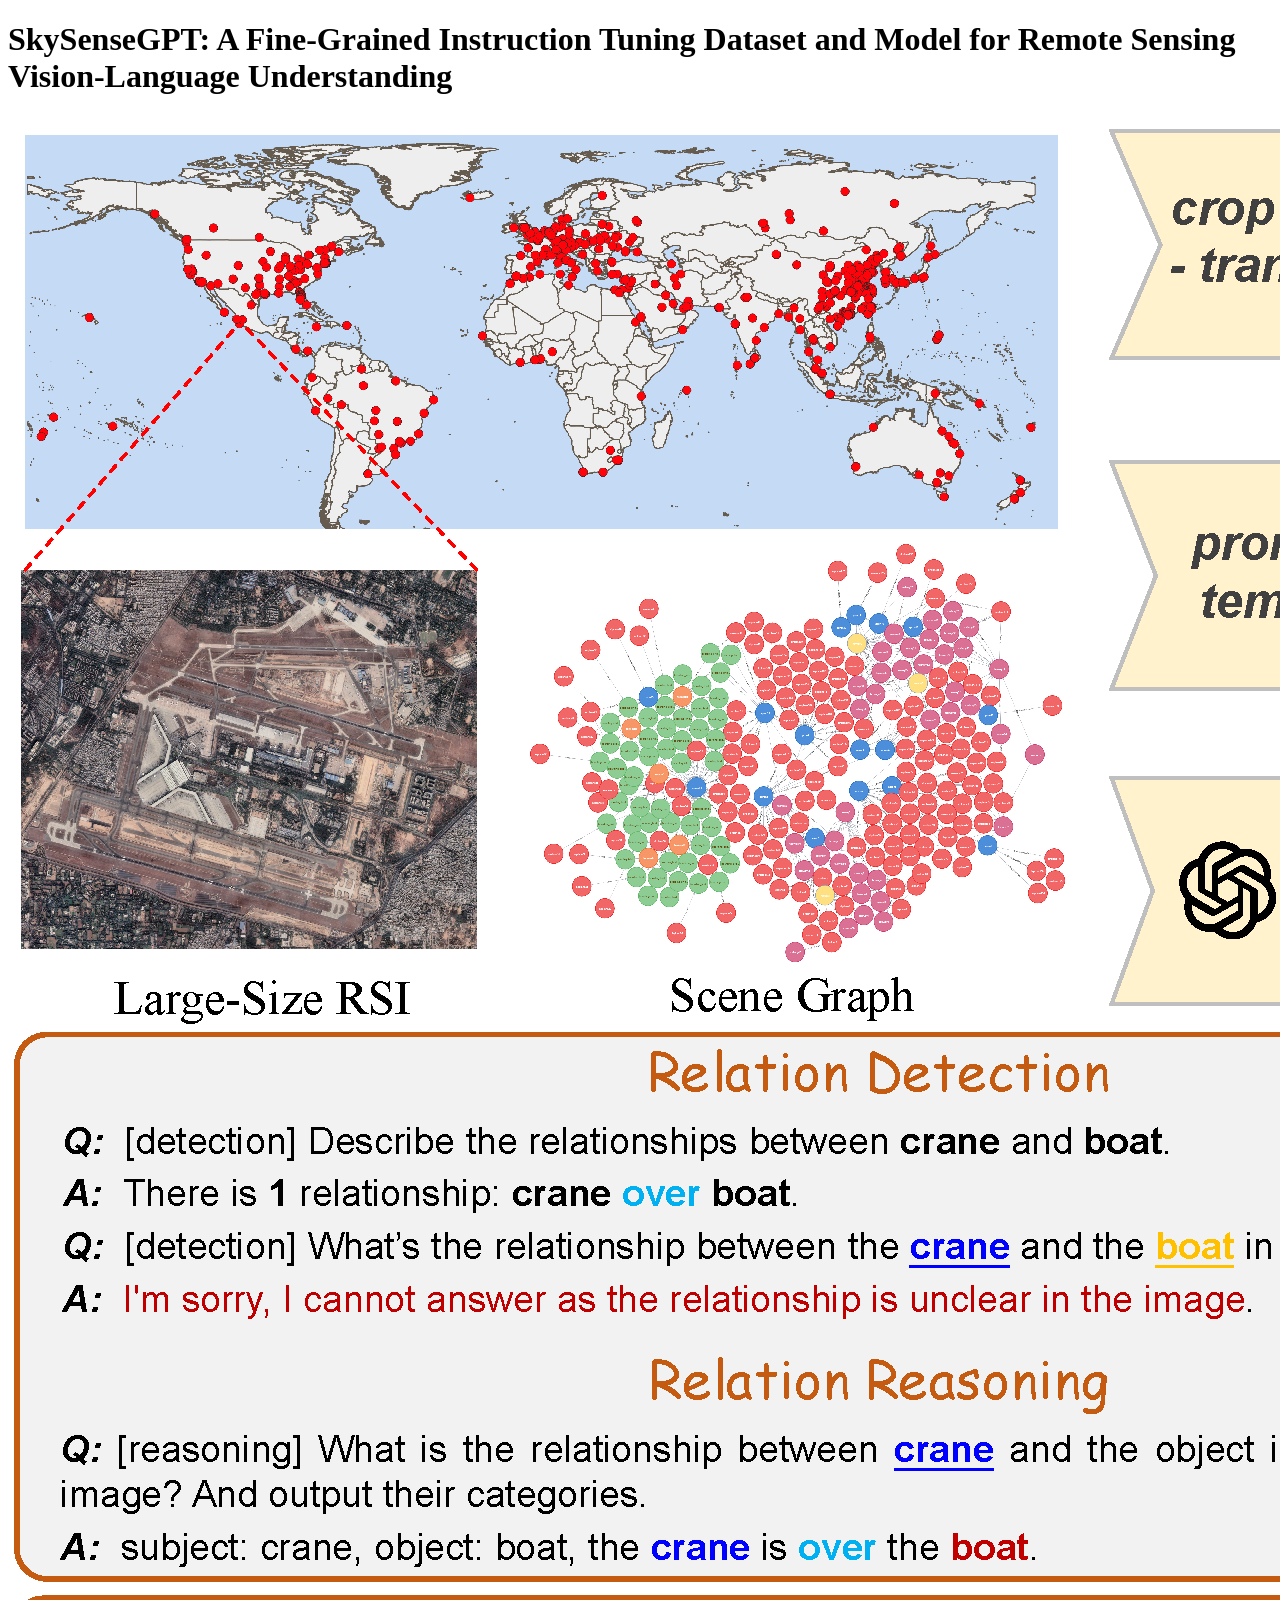
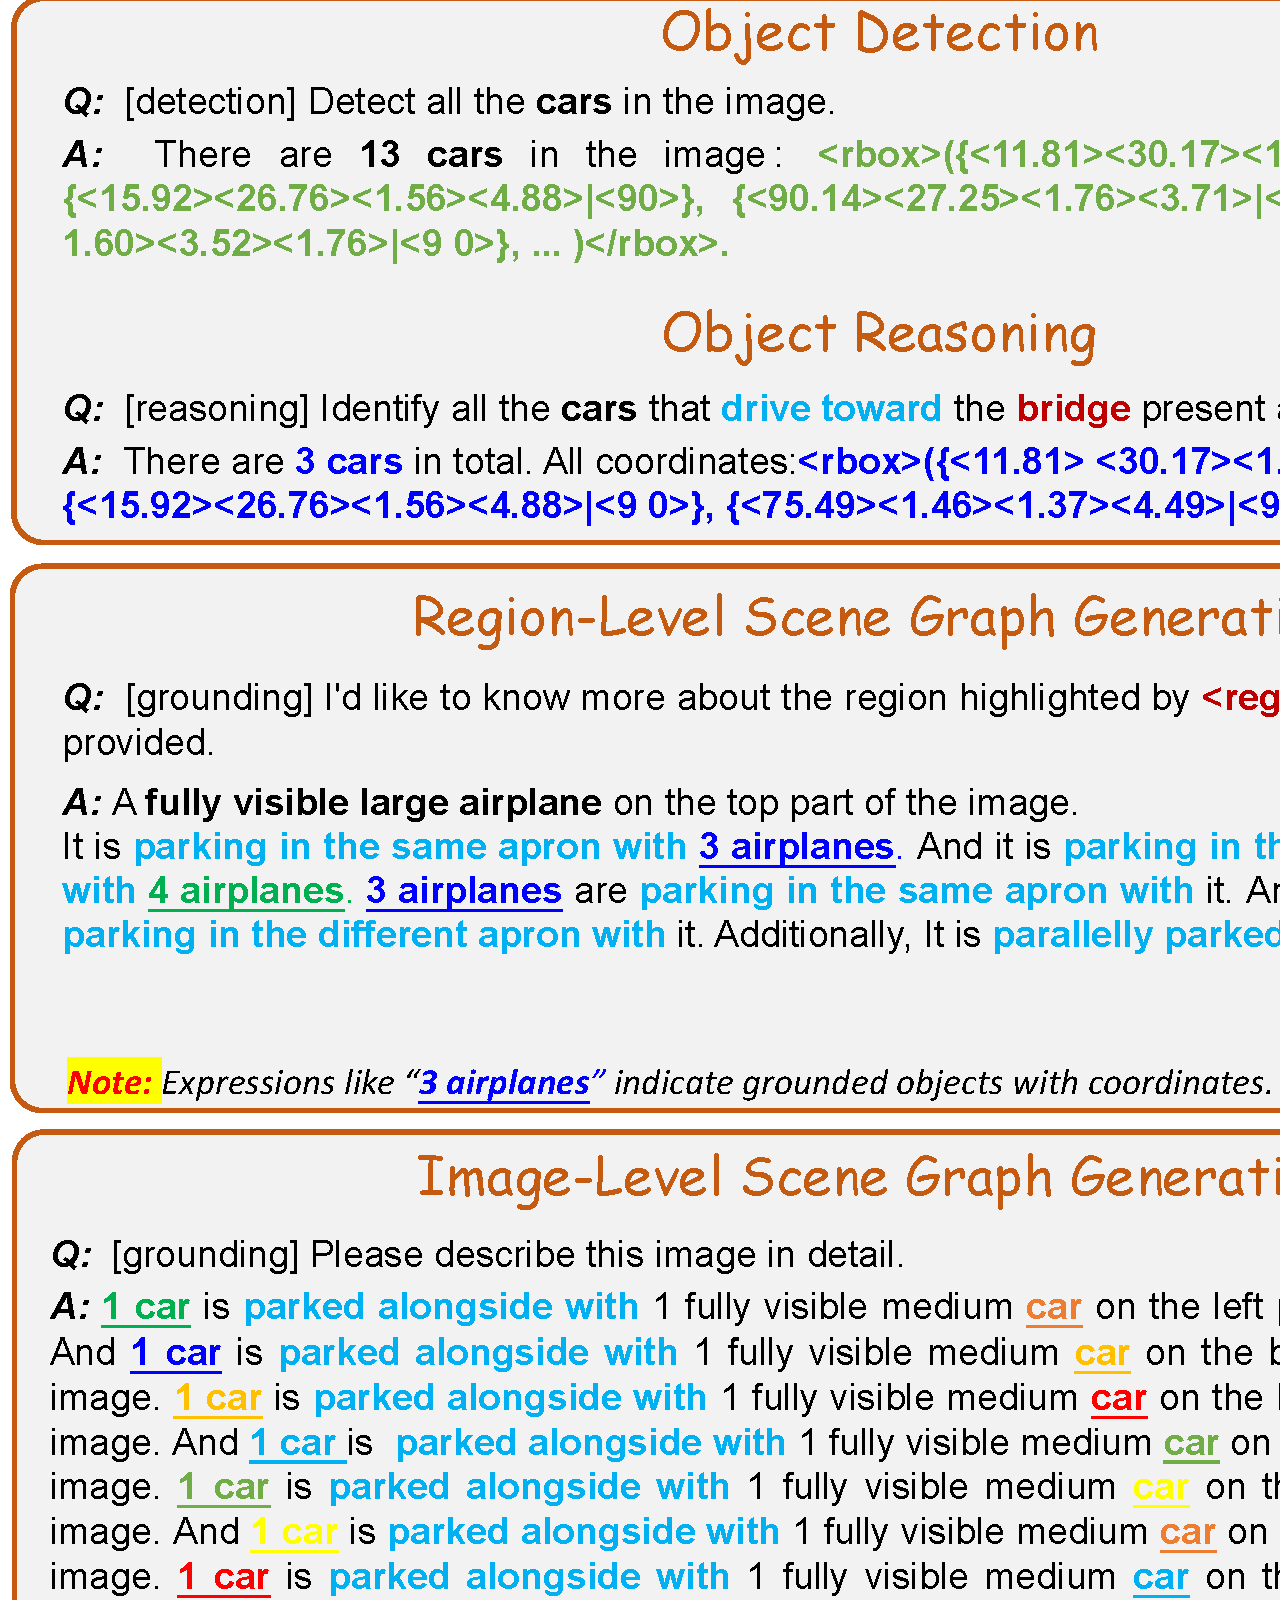
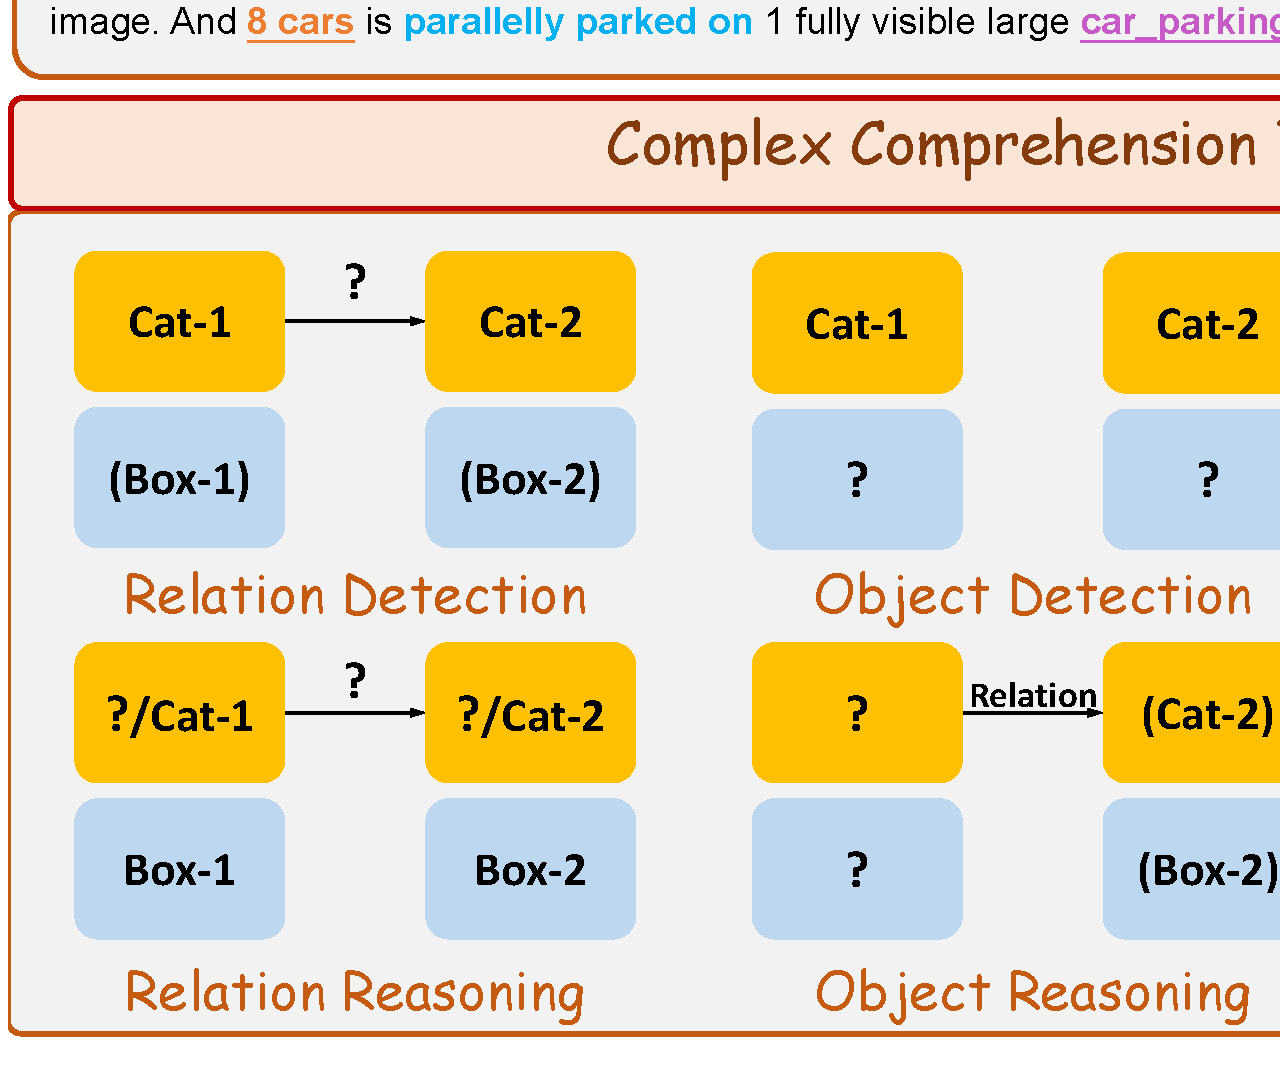
==== index.html @ 8f443a3a "init" ====
<!DOCTYPE html>
<html lang="en">
<head>
    <meta charset="UTF-8">
    <meta name="viewport" content="width=device-width, initial-scale=1.0">
    <title>SkySenseGPT: A Fine-Grained Instruction Tuning Dataset and Model for Remote Sensing Vision-Language Understanding</title>
</head>
<body>
    <h1>SkySenseGPT: A Fine-Grained Instruction Tuning Dataset and Model for Remote Sensing Vision-Language Understanding</h1>
    <img src="overview.png" alt="Overview">
</body>
</html>
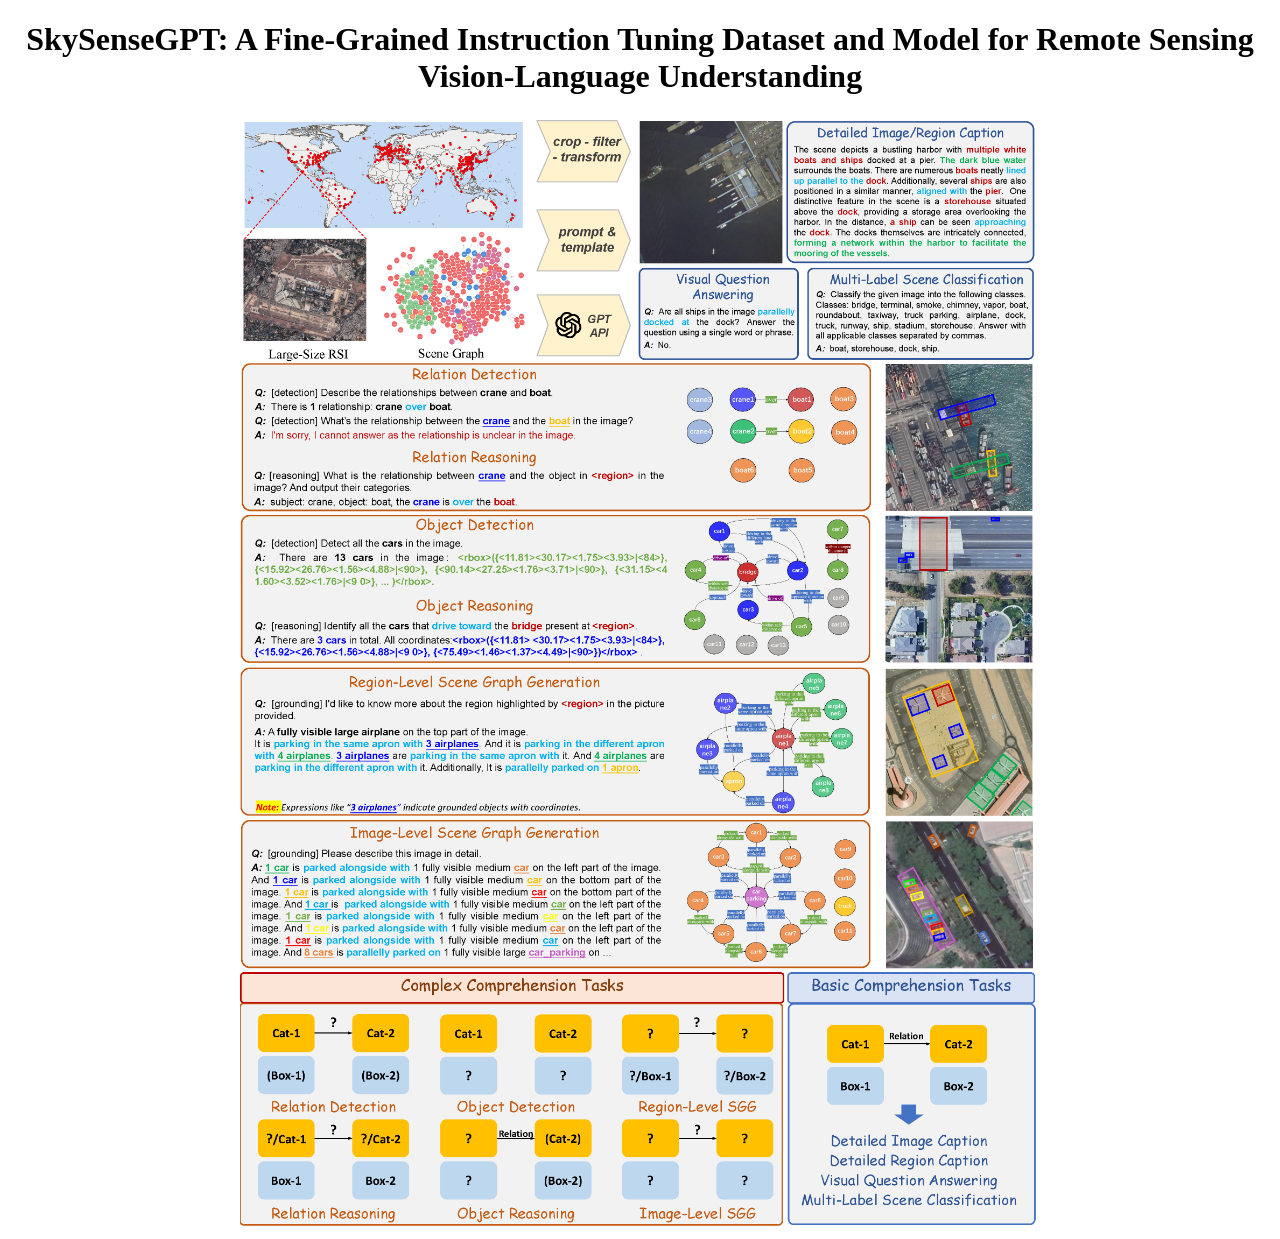
==== commit 2ecf3f1d: "update page" ====
--- a/index.html
+++ b/index.html
@@ -4,9 +4,23 @@
     <meta charset="UTF-8">
     <meta name="viewport" content="width=device-width, initial-scale=1.0">
     <title>SkySenseGPT: A Fine-Grained Instruction Tuning Dataset and Model for Remote Sensing Vision-Language Understanding</title>
+    <link type="text/css" href="head/custom.css" rel="stylesheet"/>
+    <script type="text/javascript" src="head/custom.js"></script>
+    <style>
+        body {
+            text-align: center;
+        }
+        img {
+            width: 80%; /* Adjust the width as needed */
+            max-width: 800px; /* Optional: set a maximum width */
+            height: auto; /* Maintain aspect ratio */
+            display: block;
+            margin: 0 auto; /* Center the image */
+        }
+    </style>
 </head>
 <body>
     <h1>SkySenseGPT: A Fine-Grained Instruction Tuning Dataset and Model for Remote Sensing Vision-Language Understanding</h1>
     <img src="overview.png" alt="Overview">
 </body>
-</html>+</html>
--- a/head/custom.css
+++ b/head/custom.css
@@ -0,0 +1,53 @@
+.tabMenu {
+      width: 800px;
+      margin: 0 auto; /* Center the tab menu */
+  }
+  .tabMenu ul {
+      list-style: none;
+      height: 50px;
+      display: flex;
+      justify-content: center; /* Center the list items */
+      padding: 0;
+      margin: 0;
+  }
+  .tabMenu ul li {
+      width: 33.08%;
+      text-align: center;
+      line-height: 30px;
+      border-right: 1px solid #C9C3C4;
+      border-left: 1px solid #C9C3C4;
+      background: #E9E9E6;
+      opacity: 0.5;
+      cursor: pointer;
+  }
+  .tabMenu ul li.on {
+      border-top: 1px solid #C9C3C4;
+      background: #FFFFFF;
+      opacity: 1;
+  }
+  .tabMenu ul li.ho {
+      opacity: 0.9;
+  }
+  .tabMenu div {
+      width: 100%;
+      margin: 0 0;
+  }
+  .hide {
+      display: none;
+  }
+  .bar {
+      width: 800px;
+      text-align: center;
+      margin-top: 30px;
+      background: rgba(233, 233, 230, 0.5);
+      color: rgba(122, 139, 139, 0.9);
+      border-right: 1px solid rgba(201, 195, 196, 0.5);
+      border-left: 1px solid rgba(201, 195, 196, 0.5);
+  }
+  .dot {
+      color: #D8BFD8;
+  }
+  .lin {
+      color: #666666;
+  }
+  
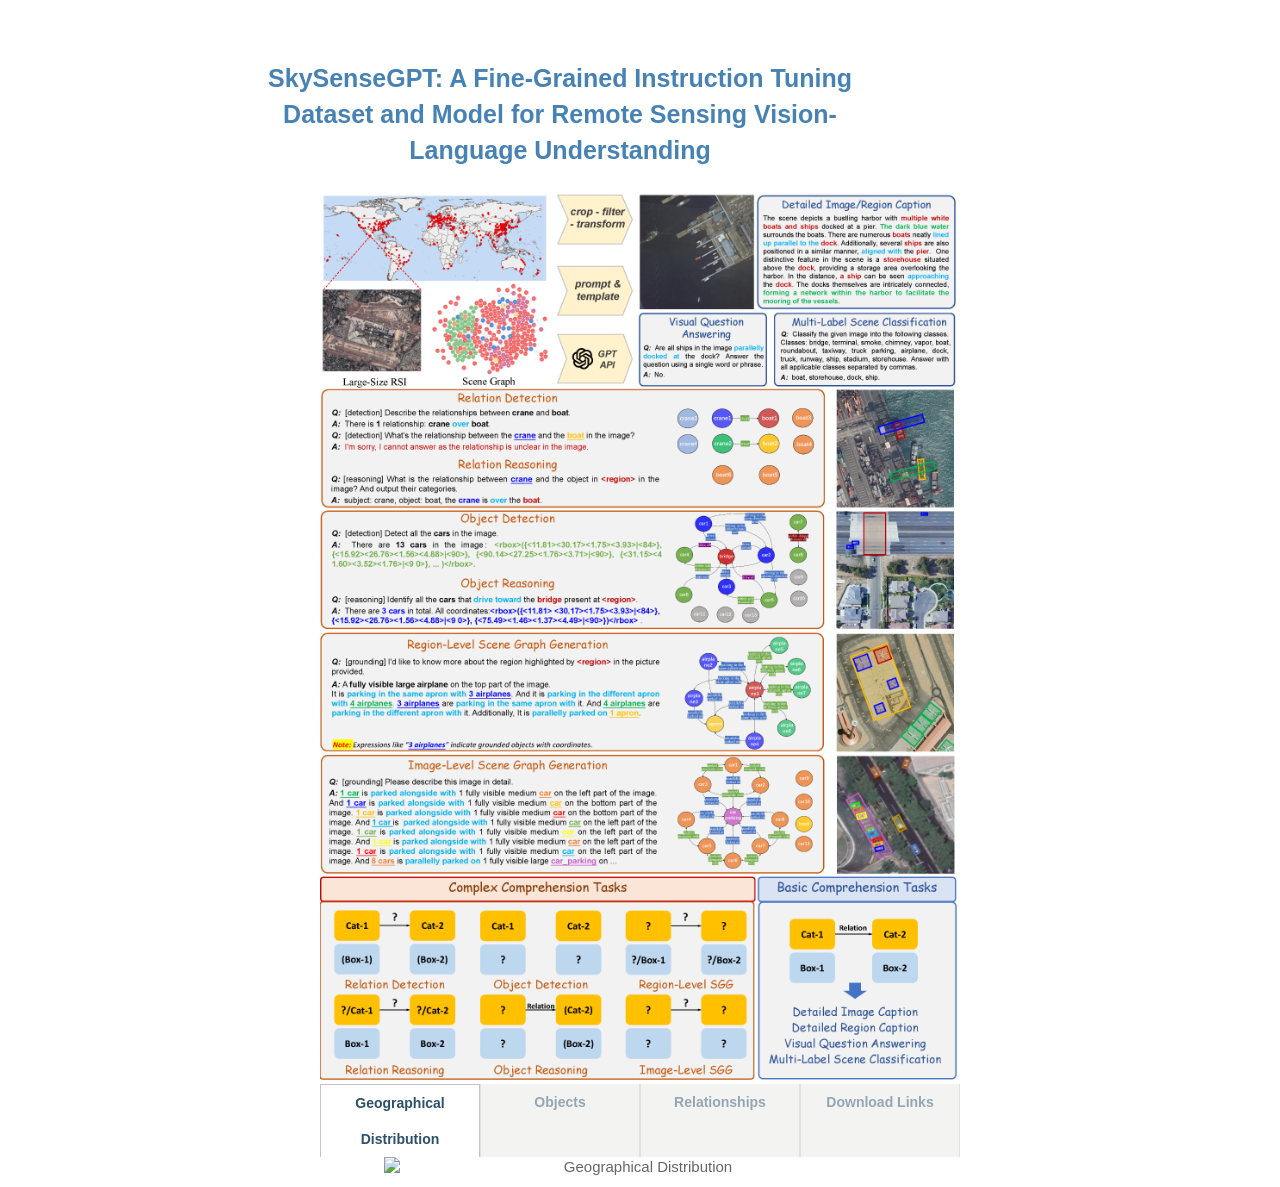
==== commit dd164ccd: "update page" ====
--- a/index.html
+++ b/index.html
@@ -4,6 +4,7 @@
     <meta charset="UTF-8">
     <meta name="viewport" content="width=device-width, initial-scale=1.0">
     <title>SkySenseGPT: A Fine-Grained Instruction Tuning Dataset and Model for Remote Sensing Vision-Language Understanding</title>
+    <link type="text/css" href="head/system.css" rel="stylesheet"/>
     <link type="text/css" href="head/custom.css" rel="stylesheet"/>
     <script type="text/javascript" src="head/custom.js"></script>
     <style>
@@ -22,5 +23,28 @@
 <body>
     <h1>SkySenseGPT: A Fine-Grained Instruction Tuning Dataset and Model for Remote Sensing Vision-Language Understanding</h1>
     <img src="overview.png" alt="Overview">
+    <div id="tab1" class="tabMenu">
+        <ul>
+            <li class="on"><h4>Geographical Distribution</h4></li>
+            <li class="off"><h4>Objects</h4></li>
+            <li class="off"><h4>Relationships</h4></li>
+            <li class="off"><h4>Download Links</h4></li>
+        </ul>
+        <div id="firstPage-tab1" class="show">
+            <img src="distr.jpg" alt="Geographical Distribution">
+        </div>
+        <div id="secondPage-tab1" class="hide">
+            <img src="obj.jpg" alt="Objects">
+        </div>
+        <div id="thirdPage-tab1" class="hide">
+            <img src="rel.jpg" alt="Relationships">
+        </div>
+        <div id="fourthPage-tab1" class="hide">
+            <ul>
+                <li>Baidu Drive: <a href="#"><b>Future opening soon</b></a></li>
+                <li>Google Drive: <a href="#"><b>Future opening soon</b></a></li>
+            </ul>
+        </div>
+    </div>
 </body>
 </html>
--- a/head/system.css
+++ b/head/system.css
@@ -0,0 +1,118 @@
+* {
+      margin: 0;
+      padding: 0;
+  }
+  body {
+      font-family: "Helvetica Neue", Helvetica, "Hiragino Sans GB", Arial, sans-serif;
+      font-size: 15px;
+      line-height: 20px;
+      color: #666666;
+      margin: 10px 13px;
+  }
+  ul {
+      text-align: justify;
+      text-justify: inter-character;
+  }
+  a {
+      color: #AB9BAB;
+      text-decoration: none;
+  }
+  a:hover {
+      color: rgba(255,103,0,0.6);
+      text-decoration: none;
+  }
+  a img {
+      border: 1px solid transparent;
+  }
+  a img:hover {
+      border: 1px solid #FF6700;
+      filter: alpha (Opacity = 50);
+      -moz-opacity: 0.5;
+      opacity: 0.5;
+  }
+  p {
+      width: 80%;
+      max-width: 800px;
+      margin-bottom: 9px;
+      text-align: justify;
+      text-justify: inter-character;
+  }
+  table {
+      width: 80%;
+      max-width: 800px;
+  }
+  tr, td {
+      font-size: 15px;
+      color: #666666;
+      text-align: justify;
+      text-justify: inter-character;
+  }
+  h1, h2, h3 {
+      width: 80%;
+      max-width: 800px;
+      color: #4682b4;
+      line-height: 36px;
+  }
+  h1 {
+      margin-top: 60px;
+      margin-bottom: 24px;
+      font-size: 25px;
+  }
+  h2 {
+      margin-top: 30px;
+      font-size: 20px;
+  }
+  h3 {
+      margin-top: 30px;
+      font-size: 18px;
+  }
+  h4 {
+      color: #2b5068;
+      line-height: 36px;
+      font-size: 14px;
+  }
+  hr {
+      width: 80%;
+      max-width: 800px;
+      border: 0;
+      border-bottom: 1px solid #C9C3C4;
+  }
+  code, pre {
+      font-family: Monaco, Andale Mono, Courier New, monospace;
+  }
+  code {
+      background-color: #FEE9CC;
+      color: rgba(0, 0, 0, 0.75);
+      padding: 1px 3px;
+      font-size: 11px;
+      -webkit-border-radius: 3px;
+      -moz-border-radius: 3px;
+      border-radius: 3px;
+  }
+  pre {
+      width: 776px;
+      padding: 12px;
+      margin: 6px 0 30px 0;
+      line-height: 15px;
+      font-size: 11px;
+      border: 1px solid #C9C3C4;
+      white-space: pre-wrap;
+      word-wrap: break-word;
+      display: block;
+  }
+  pre code {
+      background-color: #FFFFFF;
+      color: #666666;
+      font-size: 11px;
+      padding: 0;
+  }
+  @media screen and (min-width: 800px) {
+      body {
+          width: 800px;
+          margin: 10px auto;
+      }
+  }
+  #advantages {
+      padding-left: 40px;
+  }
+  
--- a/head/custom.css
+++ b/head/custom.css
@@ -1,17 +1,17 @@
 .tabMenu {
-      width: 800px;
+      width: 80%;
+      max-width: 800px;
       margin: 0 auto; /* Center the tab menu */
   }
   .tabMenu ul {
       list-style: none;
-      height: 50px;
       display: flex;
-      justify-content: center; /* Center the list items */
+      justify-content: space-around; /* Distribute the list items */
       padding: 0;
       margin: 0;
   }
   .tabMenu ul li {
-      width: 33.08%;
+      flex: 1;
       text-align: center;
       line-height: 30px;
       border-right: 1px solid #C9C3C4;
@@ -35,19 +35,7 @@
   .hide {
       display: none;
   }
-  .bar {
-      width: 800px;
-      text-align: center;
-      margin-top: 30px;
-      background: rgba(233, 233, 230, 0.5);
-      color: rgba(122, 139, 139, 0.9);
-      border-right: 1px solid rgba(201, 195, 196, 0.5);
-      border-left: 1px solid rgba(201, 195, 196, 0.5);
-  }
-  .dot {
-      color: #D8BFD8;
-  }
-  .lin {
-      color: #666666;
+  .show {
+      display: block;
   }
   
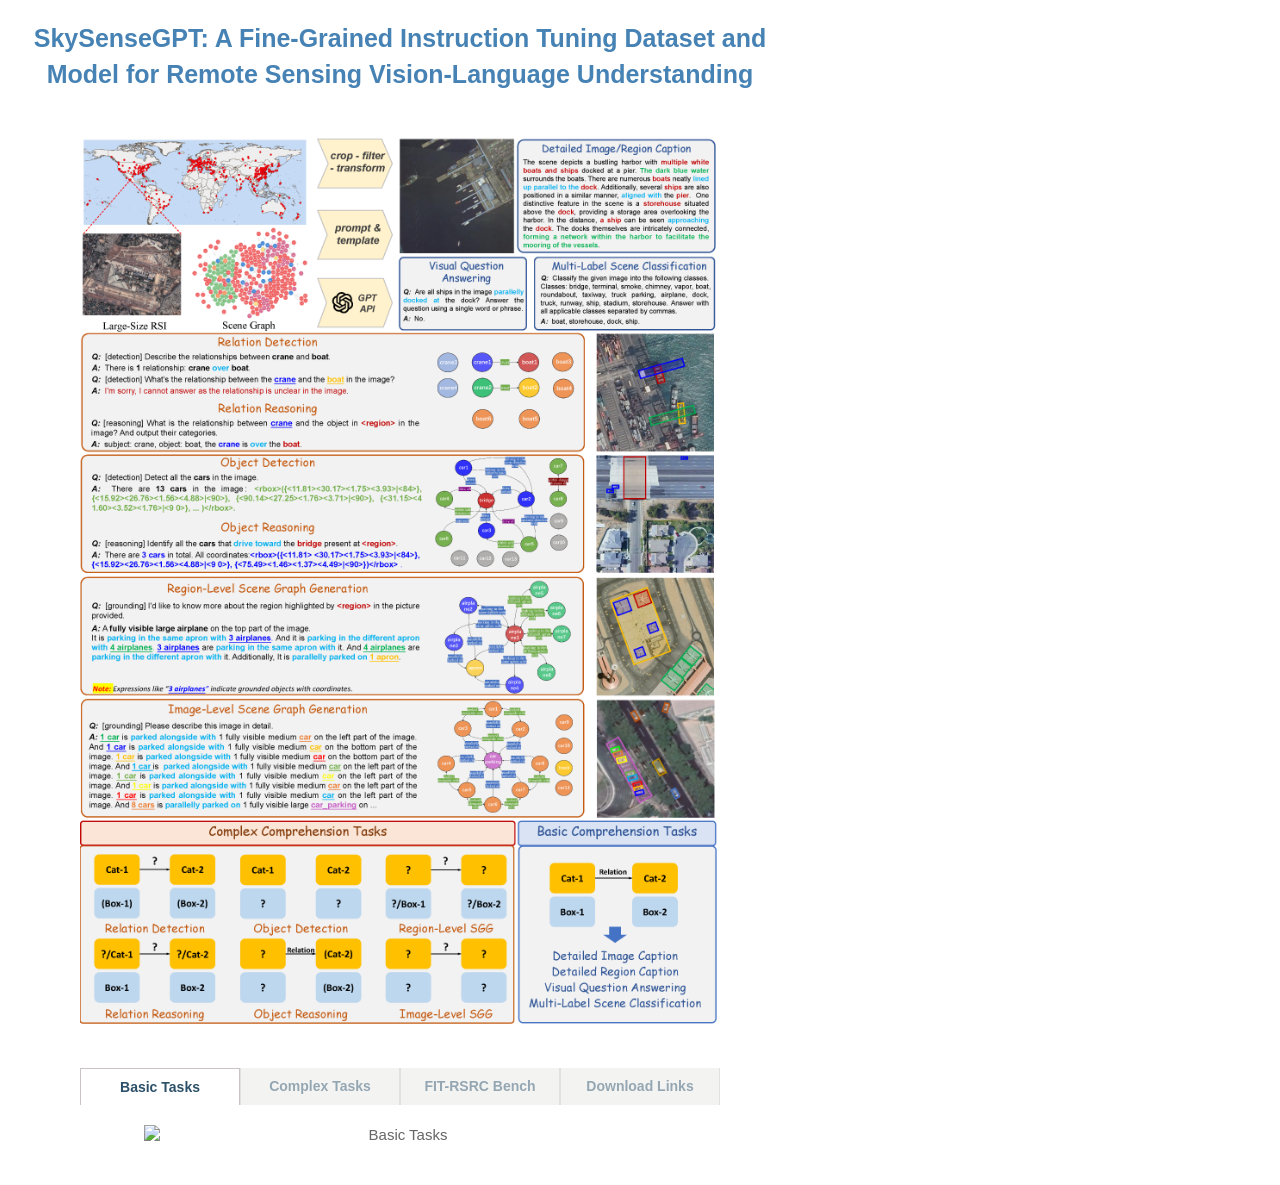
==== commit f39040a3: "update page" ====
--- a/index.html
+++ b/index.html
@@ -9,14 +9,65 @@
     <script type="text/javascript" src="head/custom.js"></script>
     <style>
         body {
+            display: flex;
+            flex-direction: column;
+            align-items: center;
+            justify-content: center;
             text-align: center;
+            margin: 0;
+            min-height: 100vh; /* Ensures the body takes full height */
         }
         img {
             width: 80%; /* Adjust the width as needed */
             max-width: 800px; /* Optional: set a maximum width */
             height: auto; /* Maintain aspect ratio */
             display: block;
-            margin: 0 auto; /* Center the image */
+            margin: 20px auto; /* Center the image */
+        }
+        h1 {
+            width: 100%; /* Ensures the title takes full width */
+            max-width: 800px; /* Optional: set a maximum width */
+            margin-top: 20px; /* Optional: Add some top margin */
+        }
+        .tabMenu {
+            width: 80%;
+            max-width: 800px;
+            margin: 20px auto; /* Center the tab menu */
+        }
+        .tabMenu ul {
+            list-style: none;
+            display: flex;
+            justify-content: space-around; /* Distribute the list items */
+            padding: 0;
+            margin: 0;
+        }
+        .tabMenu ul li {
+            flex: 1;
+            text-align: center;
+            line-height: 30px;
+            border-right: 1px solid #C9C3C4;
+            border-left: 1px solid #C9C3C4;
+            background: #E9E9E6;
+            opacity: 0.5;
+            cursor: pointer;
+        }
+        .tabMenu ul li.on {
+            border-top: 1px solid #C9C3C4;
+            background: #FFFFFF;
+            opacity: 1;
+        }
+        .tabMenu ul li.ho {
+            opacity: 0.9;
+        }
+        .tabMenu div {
+            width: 100%;
+            margin: 0 0;
+        }
+        .hide {
+            display: none;
+        }
+        .show {
+            display: block;
         }
     </style>
 </head>
@@ -25,19 +76,19 @@
     <img src="overview.png" alt="Overview">
     <div id="tab1" class="tabMenu">
         <ul>
-            <li class="on"><h4>Geographical Distribution</h4></li>
-            <li class="off"><h4>Objects</h4></li>
-            <li class="off"><h4>Relationships</h4></li>
+            <li class="on"><h4>Basic Tasks</h4></li>
+            <li class="off"><h4>Complex Tasks</h4></li>
+            <li class="off"><h4>FIT-RSRC Bench</h4></li>
             <li class="off"><h4>Download Links</h4></li>
         </ul>
         <div id="firstPage-tab1" class="show">
-            <img src="distr.jpg" alt="Geographical Distribution">
+            <img src="distr.jpg" alt="Basic Tasks">
         </div>
         <div id="secondPage-tab1" class="hide">
-            <img src="obj.jpg" alt="Objects">
+            <img src="obj.jpg" alt="Complex Tasks">
         </div>
         <div id="thirdPage-tab1" class="hide">
-            <img src="rel.jpg" alt="Relationships">
+            <img src="rel.jpg" alt="FIT-RSRC Bench">
         </div>
         <div id="fourthPage-tab1" class="hide">
             <ul>
--- a/head/custom.css
+++ b/head/custom.css
@@ -1,41 +1,40 @@
 .tabMenu {
-      width: 80%;
-      max-width: 800px;
-      margin: 0 auto; /* Center the tab menu */
-  }
-  .tabMenu ul {
-      list-style: none;
-      display: flex;
-      justify-content: space-around; /* Distribute the list items */
-      padding: 0;
-      margin: 0;
-  }
-  .tabMenu ul li {
-      flex: 1;
-      text-align: center;
-      line-height: 30px;
-      border-right: 1px solid #C9C3C4;
-      border-left: 1px solid #C9C3C4;
-      background: #E9E9E6;
-      opacity: 0.5;
-      cursor: pointer;
-  }
-  .tabMenu ul li.on {
-      border-top: 1px solid #C9C3C4;
-      background: #FFFFFF;
-      opacity: 1;
-  }
-  .tabMenu ul li.ho {
-      opacity: 0.9;
-  }
-  .tabMenu div {
-      width: 100%;
-      margin: 0 0;
-  }
-  .hide {
-      display: none;
-  }
-  .show {
-      display: block;
-  }
-  +    width: 80%;
+    max-width: 800px;
+    margin: 0 auto; /* Center the tab menu */
+}
+.tabMenu ul {
+    list-style: none;
+    display: flex;
+    justify-content: space-around; /* Distribute the list items */
+    padding: 0;
+    margin: 0;
+}
+.tabMenu ul li {
+    flex: 1;
+    text-align: center;
+    line-height: 30px;
+    border-right: 1px solid #C9C3C4;
+    border-left: 1px solid #C9C3C4;
+    background: #E9E9E6;
+    opacity: 0.5;
+    cursor: pointer;
+}
+.tabMenu ul li.on {
+    border-top: 1px solid #C9C3C4;
+    background: #FFFFFF;
+    opacity: 1;
+}
+.tabMenu ul li.ho {
+    opacity: 0.9;
+}
+.tabMenu div {
+    width: 100%;
+    margin: 0 0;
+}
+.hide {
+    display: none;
+}
+.show {
+    display: block;
+}
